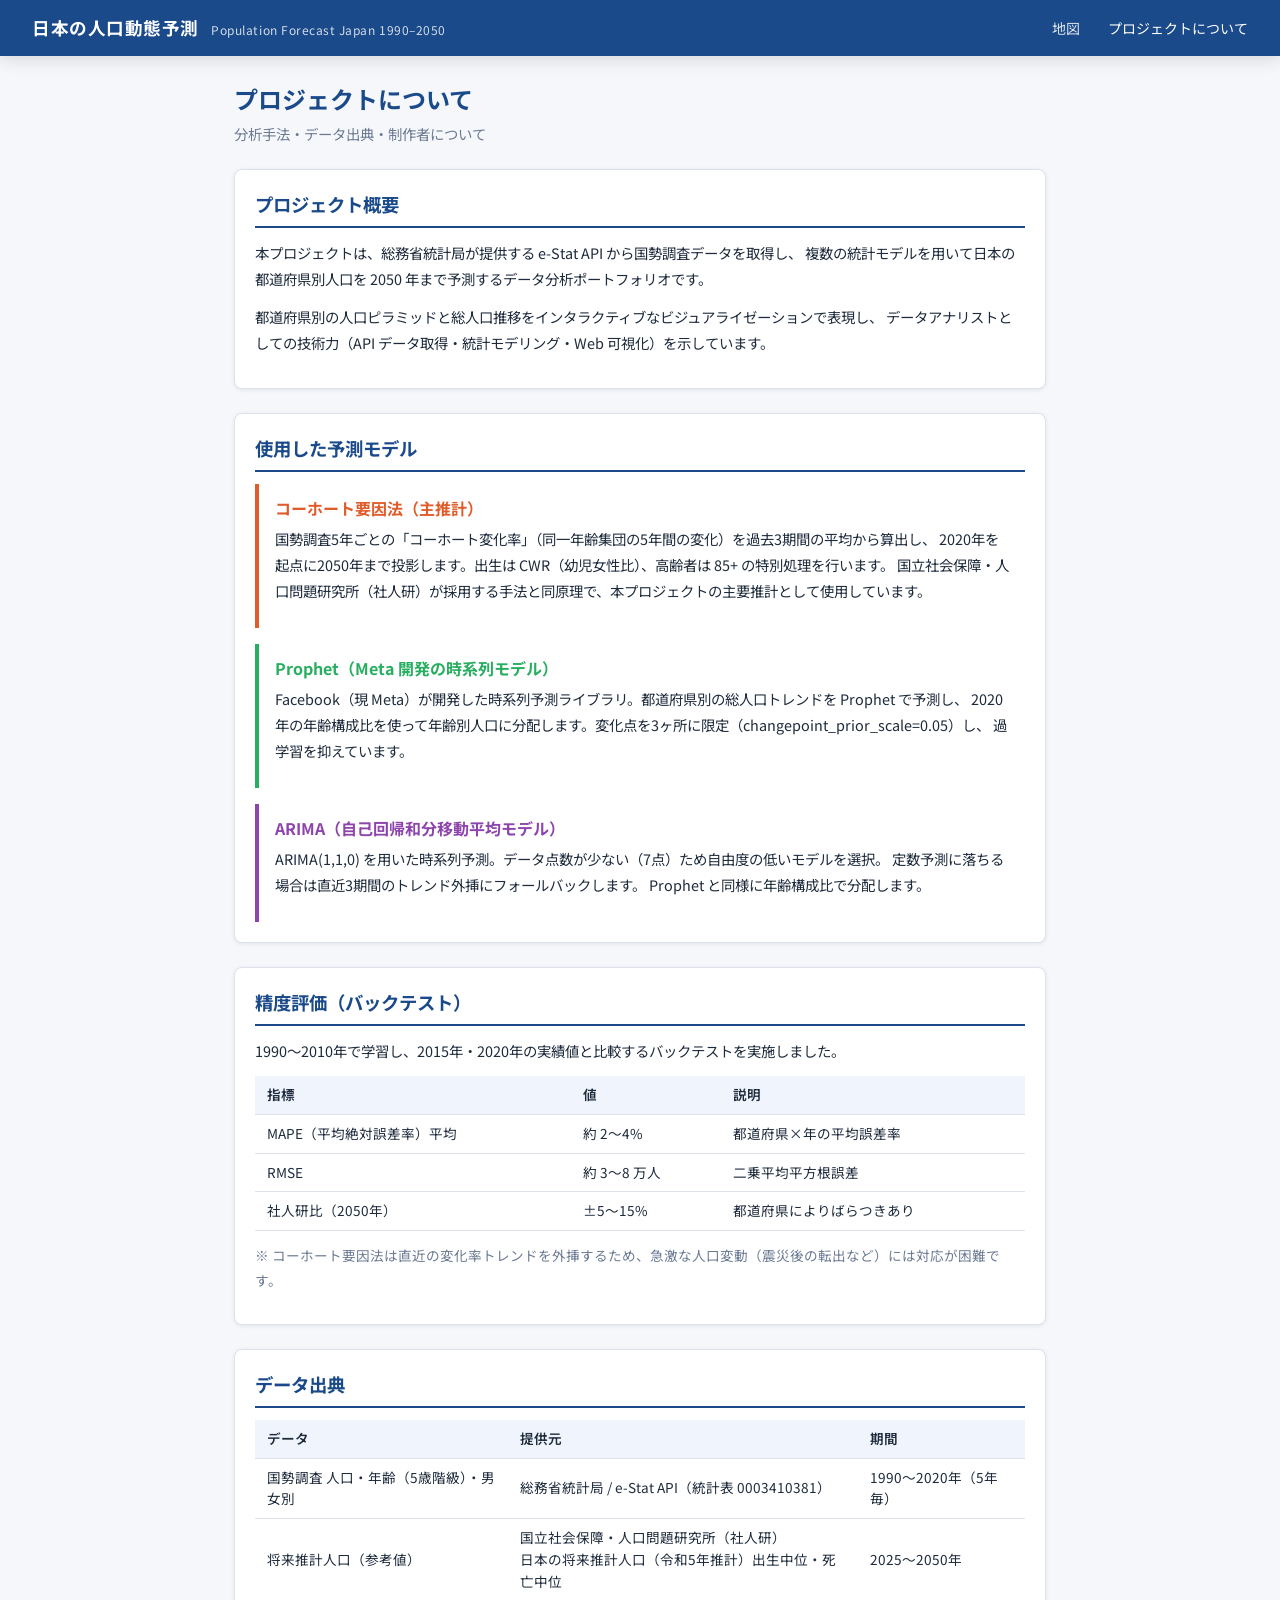
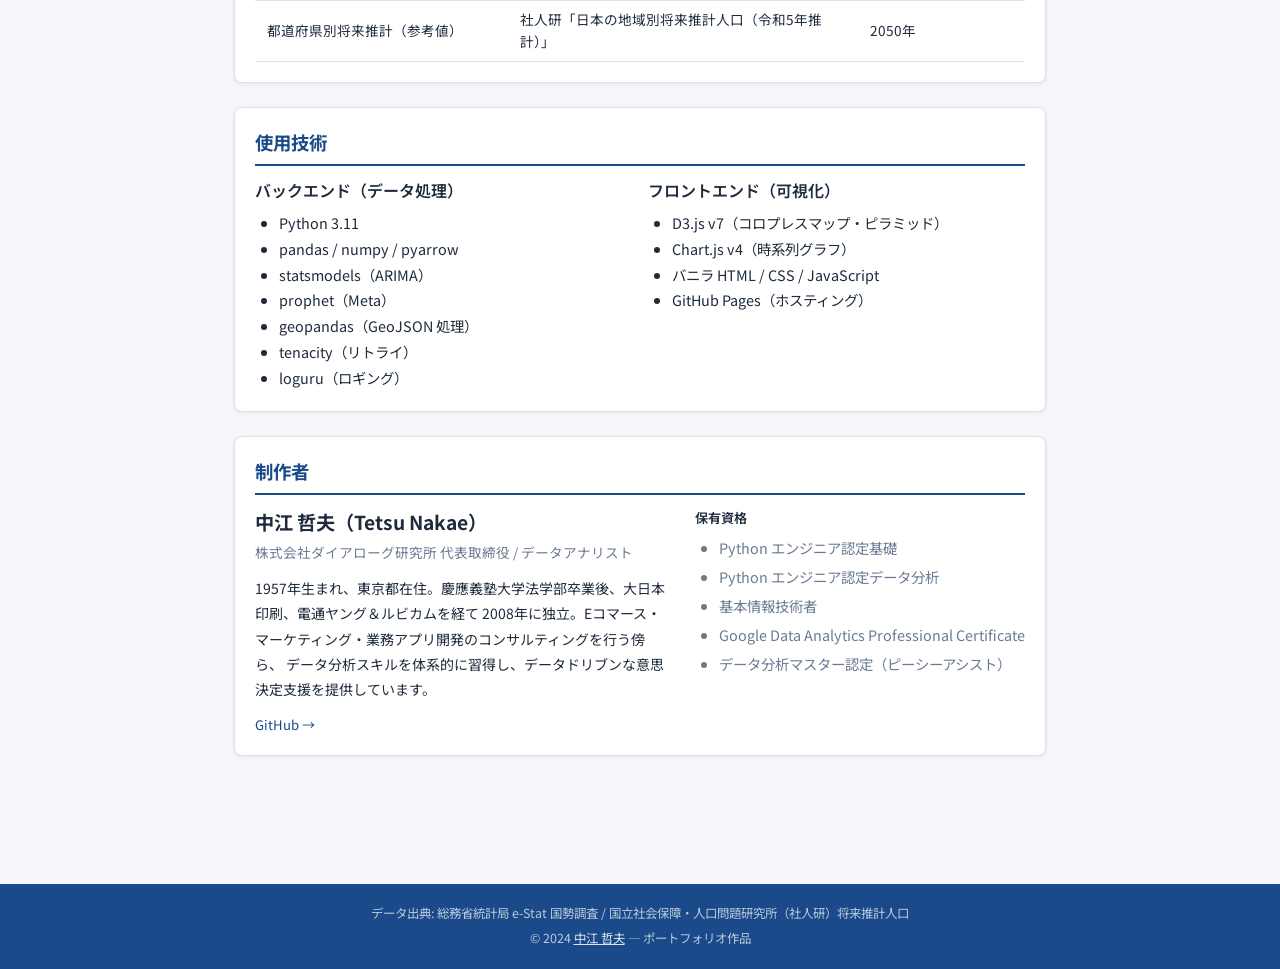
==== web/about.html @ 6d888cb1 "Day8-9: JSONデータ生成・Web フロントエンド実装 - scripts/build_site.py: prefectures.json・national.json 生成スクリプト - we" ====
<!DOCTYPE html>
<html lang="ja">
<head>
  <meta charset="UTF-8">
  <meta name="viewport" content="width=device-width, initial-scale=1.0">
  <title>プロジェクトについて — 日本の人口動態予測</title>
  <link rel="preconnect" href="https://fonts.googleapis.com">
  <link href="https://fonts.googleapis.com/css2?family=Noto+Sans+JP:wght@400;600;700&display=swap" rel="stylesheet">
  <link rel="stylesheet" href="static/css/main.css">
</head>
<body>

<header>
  <div class="header-title">
    日本の人口動態予測
    <span>Population Forecast Japan 1990–2050</span>
  </div>
  <nav>
    <a href="index.html">地図</a>
    <a href="about.html" class="active">プロジェクトについて</a>
  </nav>
</header>

<div class="page-container" style="max-width:860px">

  <h1 class="page-title">プロジェクトについて</h1>
  <p class="page-subtitle">分析手法・データ出典・制作者について</p>

  <!-- ===== プロジェクト概要 ===== -->
  <div class="card about-section" style="margin-bottom:1.5rem">
    <h2>プロジェクト概要</h2>
    <p>
      本プロジェクトは、総務省統計局が提供する e-Stat API から国勢調査データを取得し、
      複数の統計モデルを用いて日本の都道府県別人口を 2050 年まで予測するデータ分析ポートフォリオです。
    </p>
    <p>
      都道府県別の人口ピラミッドと総人口推移をインタラクティブなビジュアライゼーションで表現し、
      データアナリストとしての技術力（API データ取得・統計モデリング・Web 可視化）を示しています。
    </p>
  </div>

  <!-- ===== 使用モデル ===== -->
  <div class="card about-section" style="margin-bottom:1.5rem">
    <h2>使用した予測モデル</h2>

    <div style="display:grid;gap:1rem;margin-top:.5rem">

      <div style="border-left:4px solid #e05c2b;padding:.75rem 1rem">
        <div style="font-weight:700;color:#e05c2b;margin-bottom:.3rem">コーホート要因法（主推計）</div>
        <p>
          国勢調査5年ごとの「コーホート変化率」（同一年齢集団の5年間の変化）を過去3期間の平均から算出し、
          2020年を起点に2050年まで投影します。出生は CWR（幼児女性比）、高齢者は 85+ の特別処理を行います。
          国立社会保障・人口問題研究所（社人研）が採用する手法と同原理で、本プロジェクトの主要推計として使用しています。
        </p>
      </div>

      <div style="border-left:4px solid #27ae60;padding:.75rem 1rem">
        <div style="font-weight:700;color:#27ae60;margin-bottom:.3rem">Prophet（Meta 開発の時系列モデル）</div>
        <p>
          Facebook（現 Meta）が開発した時系列予測ライブラリ。都道府県別の総人口トレンドを Prophet で予測し、
          2020年の年齢構成比を使って年齢別人口に分配します。変化点を3ヶ所に限定（changepoint_prior_scale=0.05）し、
          過学習を抑えています。
        </p>
      </div>

      <div style="border-left:4px solid #8e44ad;padding:.75rem 1rem">
        <div style="font-weight:700;color:#8e44ad;margin-bottom:.3rem">ARIMA（自己回帰和分移動平均モデル）</div>
        <p>
          ARIMA(1,1,0) を用いた時系列予測。データ点数が少ない（7点）ため自由度の低いモデルを選択。
          定数予測に落ちる場合は直近3期間のトレンド外挿にフォールバックします。
          Prophet と同様に年齢構成比で分配します。
        </p>
      </div>

    </div>
  </div>

  <!-- ===== 精度評価 ===== -->
  <div class="card about-section" style="margin-bottom:1.5rem">
    <h2>精度評価（バックテスト）</h2>
    <p>
      1990〜2010年で学習し、2015年・2020年の実績値と比較するバックテストを実施しました。
    </p>
    <table class="data-source-table">
      <thead><tr><th>指標</th><th>値</th><th>説明</th></tr></thead>
      <tbody>
        <tr><td>MAPE（平均絶対誤差率）平均</td><td>約 2〜4%</td><td>都道府県×年の平均誤差率</td></tr>
        <tr><td>RMSE</td><td>約 3〜8 万人</td><td>二乗平均平方根誤差</td></tr>
        <tr><td>社人研比（2050年）</td><td>±5〜15%</td><td>都道府県によりばらつきあり</td></tr>
      </tbody>
    </table>
    <p style="margin-top:.75rem;font-size:.85rem;color:var(--color-muted)">
      ※ コーホート要因法は直近の変化率トレンドを外挿するため、急激な人口変動（震災後の転出など）には対応が困難です。
    </p>
  </div>

  <!-- ===== データ出典 ===== -->
  <div class="card about-section" style="margin-bottom:1.5rem">
    <h2>データ出典</h2>
    <table class="data-source-table">
      <thead><tr><th>データ</th><th>提供元</th><th>期間</th></tr></thead>
      <tbody>
        <tr>
          <td>国勢調査 人口・年齢（5歳階級）・男女別</td>
          <td>総務省統計局 / e-Stat API（統計表 0003410381）</td>
          <td>1990〜2020年（5年毎）</td>
        </tr>
        <tr>
          <td>将来推計人口（参考値）</td>
          <td>国立社会保障・人口問題研究所（社人研）<br>日本の将来推計人口（令和5年推計）出生中位・死亡中位</td>
          <td>2025〜2050年</td>
        </tr>
        <tr>
          <td>都道府県別将来推計（参考値）</td>
          <td>社人研「日本の地域別将来推計人口（令和5年推計）」</td>
          <td>2050年</td>
        </tr>
      </tbody>
    </table>
  </div>

  <!-- ===== 技術スタック ===== -->
  <div class="card about-section" style="margin-bottom:1.5rem">
    <h2>使用技術</h2>
    <div style="display:grid;grid-template-columns:1fr 1fr;gap:1rem">
      <div>
        <div style="font-weight:600;margin-bottom:.4rem">バックエンド（データ処理）</div>
        <ul>
          <li>Python 3.11</li>
          <li>pandas / numpy / pyarrow</li>
          <li>statsmodels（ARIMA）</li>
          <li>prophet（Meta）</li>
          <li>geopandas（GeoJSON 処理）</li>
          <li>tenacity（リトライ）</li>
          <li>loguru（ロギング）</li>
        </ul>
      </div>
      <div>
        <div style="font-weight:600;margin-bottom:.4rem">フロントエンド（可視化）</div>
        <ul>
          <li>D3.js v7（コロプレスマップ・ピラミッド）</li>
          <li>Chart.js v4（時系列グラフ）</li>
          <li>バニラ HTML / CSS / JavaScript</li>
          <li>GitHub Pages（ホスティング）</li>
        </ul>
      </div>
    </div>
  </div>

  <!-- ===== 制作者 ===== -->
  <div class="card about-section">
    <h2>制作者</h2>
    <div style="display:flex;align-items:flex-start;gap:1.5rem;flex-wrap:wrap">
      <div style="flex:1;min-width:240px">
        <div style="font-size:1.2rem;font-weight:700;margin-bottom:.3rem">中江 哲夫（Tetsu Nakae）</div>
        <div style="font-size:.85rem;color:var(--color-muted);margin-bottom:.75rem">
          株式会社ダイアローグ研究所 代表取締役 / データアナリスト
        </div>
        <p style="font-size:.875rem">
          1957年生まれ、東京都在住。慶應義塾大学法学部卒業後、大日本印刷、電通ヤング＆ルビカムを経て
          2008年に独立。Eコマース・マーケティング・業務アプリ開発のコンサルティングを行う傍ら、
          データ分析スキルを体系的に習得し、データドリブンな意思決定支援を提供しています。
        </p>
        <div style="margin-top:.75rem;display:flex;gap:.75rem;flex-wrap:wrap">
          <a href="https://github.com/tetsuN-0320" target="_blank"
             style="font-size:.82rem;color:var(--color-primary);text-decoration:none">
            GitHub →
          </a>
        </div>
      </div>
      <div style="font-size:.82rem;color:var(--color-muted)">
        <div style="font-weight:600;color:var(--color-text);margin-bottom:.4rem">保有資格</div>
        <ul style="line-height:2">
          <li>Python エンジニア認定基礎</li>
          <li>Python エンジニア認定データ分析</li>
          <li>基本情報技術者</li>
          <li>Google Data Analytics Professional Certificate</li>
          <li>データ分析マスター認定（ピーシーアシスト）</li>
        </ul>
      </div>
    </div>
  </div>

</div><!-- /page-container -->

<footer>
  <p>データ出典: 総務省統計局 e-Stat 国勢調査 / 国立社会保障・人口問題研究所（社人研）将来推計人口</p>
  <p style="margin-top:.3rem;">© 2024 <a href="about.html">中江 哲夫</a> — ポートフォリオ作品</p>
</footer>

</body>
</html>
---- web/static/css/main.css ----
/* =====================================================
   日本の人口動態予測 - メインスタイルシート
   ===================================================== */

/* ---------- リセット・基本 ---------- */
*, *::before, *::after { box-sizing: border-box; margin: 0; padding: 0; }

:root {
  --color-primary:   #1a4a8a;
  --color-accent:    #e05c2b;
  --color-bg:        #f5f7fa;
  --color-surface:   #ffffff;
  --color-border:    #dde2ea;
  --color-text:      #1e2b3c;
  --color-muted:     #6b7a93;
  --color-decline:   #c0392b;  /* 人口減少 */
  --color-growth:    #2471a3;  /* 人口増加 */
  --shadow-sm:       0 1px 4px rgba(0,0,0,.08);
  --shadow-md:       0 4px 16px rgba(0,0,0,.12);
  --radius:          8px;
  --font-sans:       'Noto Sans JP', 'Hiragino Sans', 'Meiryo', sans-serif;
  --font-mono:       'Courier New', monospace;
}

html { font-size: 16px; }

body {
  font-family: var(--font-sans);
  background: var(--color-bg);
  color: var(--color-text);
  line-height: 1.6;
  min-height: 100vh;
}

/* ---------- ヘッダー ---------- */
header {
  background: var(--color-primary);
  color: #fff;
  padding: 0 2rem;
  display: flex;
  align-items: center;
  justify-content: space-between;
  height: 56px;
  position: sticky;
  top: 0;
  z-index: 100;
  box-shadow: var(--shadow-md);
}

.header-title {
  font-size: 1.1rem;
  font-weight: 700;
  letter-spacing: .03em;
  white-space: nowrap;
}

.header-title span {
  font-size: .75rem;
  font-weight: 400;
  opacity: .8;
  margin-left: .5rem;
}

nav a {
  color: rgba(255,255,255,.85);
  text-decoration: none;
  font-size: .875rem;
  margin-left: 1.5rem;
  transition: color .2s;
}
nav a:hover, nav a.active { color: #fff; }

/* ---------- メインレイアウト ---------- */
.page-container {
  max-width: 1280px;
  margin: 0 auto;
  padding: 1.5rem 1.5rem 3rem;
}

.page-title {
  font-size: 1.5rem;
  font-weight: 700;
  color: var(--color-primary);
  margin-bottom: .25rem;
}

.page-subtitle {
  font-size: .9rem;
  color: var(--color-muted);
  margin-bottom: 1.5rem;
}

/* ---------- カード ---------- */
.card {
  background: var(--color-surface);
  border: 1px solid var(--color-border);
  border-radius: var(--radius);
  padding: 1.25rem;
  box-shadow: var(--shadow-sm);
}

/* ---------- 地図ページ レイアウト ---------- */
.map-layout {
  display: grid;
  grid-template-columns: 1fr 320px;
  grid-template-rows: auto;
  gap: 1rem;
}

@media (max-width: 900px) {
  .map-layout { grid-template-columns: 1fr; }
}

/* ---------- 地図 SVG ---------- */
#map-card {
  position: relative;
  min-height: 500px;
}

#japan-map {
  width: 100%;
  height: 520px;
  display: block;
}

.prefecture-path {
  stroke: #fff;
  stroke-width: .6;
  cursor: pointer;
  transition: opacity .15s;
}
.prefecture-path:hover { opacity: .8; stroke-width: 1.5; stroke: #333; }
.prefecture-path.selected { stroke: #333; stroke-width: 2; }

/* ---------- コントロールパネル ---------- */
.controls-card {
  display: flex;
  flex-direction: column;
  gap: 1.25rem;
}

.control-section label {
  display: block;
  font-size: .8rem;
  font-weight: 600;
  color: var(--color-muted);
  text-transform: uppercase;
  letter-spacing: .06em;
  margin-bottom: .5rem;
}

.year-display {
  font-size: 2rem;
  font-weight: 700;
  color: var(--color-primary);
  line-height: 1;
  margin-bottom: .5rem;
}

.year-tag {
  display: inline-block;
  font-size: .7rem;
  padding: .15rem .5rem;
  border-radius: 99px;
  margin-left: .4rem;
  font-weight: 600;
}
.year-tag.historical { background: #e8f0fe; color: #1a4a8a; }
.year-tag.forecast   { background: #fce8d8; color: #c0392b; }

input[type="range"] {
  width: 100%;
  accent-color: var(--color-primary);
  cursor: pointer;
}

.year-ticks {
  display: flex;
  justify-content: space-between;
  font-size: .65rem;
  color: var(--color-muted);
  margin-top: .25rem;
}

/* 再生ボタン */
.play-btn {
  display: flex;
  align-items: center;
  gap: .4rem;
  background: var(--color-primary);
  color: #fff;
  border: none;
  border-radius: var(--radius);
  padding: .5rem 1rem;
  font-size: .85rem;
  cursor: pointer;
  transition: background .2s;
  margin-top: .5rem;
}
.play-btn:hover { background: #15387a; }
.play-btn.playing { background: var(--color-accent); }

/* モデルセレクター */
.model-selector {
  display: flex;
  flex-direction: column;
  gap: .4rem;
}

.model-btn {
  padding: .45rem .75rem;
  border: 1.5px solid var(--color-border);
  border-radius: var(--radius);
  background: var(--color-surface);
  font-size: .82rem;
  cursor: pointer;
  text-align: left;
  transition: all .15s;
  color: var(--color-text);
}
.model-btn:hover { border-color: var(--color-primary); color: var(--color-primary); }
.model-btn.active {
  background: var(--color-primary);
  color: #fff;
  border-color: var(--color-primary);
}
.model-btn .model-tag {
  font-size: .7rem;
  opacity: .75;
  margin-left: .3rem;
}

/* ---------- 凡例 ---------- */
.legend-wrap {
  display: flex;
  flex-direction: column;
  gap: .4rem;
}
.legend-gradient {
  width: 100%;
  height: 14px;
  border-radius: 4px;
}
.legend-labels {
  display: flex;
  justify-content: space-between;
  font-size: .7rem;
  color: var(--color-muted);
}

/* ---------- 情報パネル ---------- */
#info-panel {
  min-height: 80px;
}

.info-pref-name {
  font-size: 1.1rem;
  font-weight: 700;
  color: var(--color-primary);
  margin-bottom: .25rem;
}
.info-pop {
  font-size: 1.5rem;
  font-weight: 700;
  margin-bottom: .25rem;
}
.info-change {
  font-size: .875rem;
  font-weight: 600;
}
.info-change.negative { color: var(--color-decline); }
.info-change.positive { color: var(--color-growth); }
.info-placeholder {
  font-size: .85rem;
  color: var(--color-muted);
  font-style: italic;
}

/* 都道府県ランキング */
.ranking-list {
  list-style: none;
  font-size: .8rem;
}
.ranking-list li {
  display: flex;
  align-items: center;
  justify-content: space-between;
  padding: .3rem .25rem;
  border-bottom: 1px solid var(--color-border);
  cursor: pointer;
  transition: background .1s;
}
.ranking-list li:hover { background: #f0f4fc; }
.ranking-list li .rank { color: var(--color-muted); width: 1.5rem; }
.ranking-list li .pref { flex: 1; }
.ranking-list li .val { font-weight: 600; }
.ranking-list li .val.negative { color: var(--color-decline); }
.ranking-list li .val.positive { color: var(--color-growth); }

/* ---------- ツールチップ ---------- */
#tooltip {
  position: fixed;
  background: rgba(15,25,50,.9);
  color: #fff;
  padding: .6rem .9rem;
  border-radius: var(--radius);
  font-size: .8rem;
  pointer-events: none;
  z-index: 9999;
  white-space: nowrap;
  box-shadow: var(--shadow-md);
  display: none;
}
#tooltip .tip-name { font-weight: 700; font-size: .9rem; margin-bottom: .2rem; }
#tooltip .tip-pop  { font-size: .85rem; }
#tooltip .tip-chg  { font-size: .8rem; margin-top: .15rem; }
#tooltip .tip-chg.neg { color: #f1948a; }
#tooltip .tip-chg.pos { color: #85c1e9; }

/* ---------- 都道府県詳細ページ ---------- */
.pref-header {
  display: flex;
  align-items: baseline;
  gap: 1rem;
  margin-bottom: 1.5rem;
}
.pref-header h1 { font-size: 1.8rem; color: var(--color-primary); }
.back-link {
  font-size: .85rem;
  color: var(--color-primary);
  text-decoration: none;
  display: inline-flex;
  align-items: center;
  gap: .25rem;
  margin-bottom: 1rem;
}
.back-link:hover { text-decoration: underline; }

.detail-grid {
  display: grid;
  grid-template-columns: 1fr 1fr;
  gap: 1rem;
}
@media (max-width: 820px) {
  .detail-grid { grid-template-columns: 1fr; }
}

.chart-title {
  font-size: .95rem;
  font-weight: 700;
  color: var(--color-primary);
  margin-bottom: 1rem;
}
.chart-subtitle {
  font-size: .75rem;
  color: var(--color-muted);
  margin-left: .5rem;
  font-weight: 400;
}

/* ピラミッド */
.pyramid-controls {
  display: flex;
  align-items: center;
  gap: .75rem;
  margin-bottom: .75rem;
  flex-wrap: wrap;
}
.pyramid-year-btn {
  padding: .25rem .6rem;
  border: 1.5px solid var(--color-border);
  border-radius: 4px;
  font-size: .78rem;
  cursor: pointer;
  background: var(--color-surface);
  transition: all .15s;
}
.pyramid-year-btn:hover { border-color: var(--color-primary); }
.pyramid-year-btn.active {
  background: var(--color-primary);
  color: #fff;
  border-color: var(--color-primary);
}
.pyramid-year-btn.forecast-year { border-style: dashed; }
.pyramid-year-btn.forecast-year.active { border-style: solid; }

#pyramid-svg { width: 100%; }

/* ピラミッド 凡例 */
.pyramid-legend {
  display: flex;
  gap: 1.5rem;
  font-size: .75rem;
  margin-top: .5rem;
  justify-content: center;
}
.pyramid-legend span { display: flex; align-items: center; gap: .35rem; }
.legend-box {
  width: 12px; height: 12px; border-radius: 2px; display: inline-block;
}
.legend-box.male   { background: #2471a3; }
.legend-box.female { background: #c0392b; }

/* 時系列グラフ */
#timeseries-chart-wrap { position: relative; height: 340px; }

/* モデル凡例 */
.model-legend {
  display: flex;
  flex-wrap: wrap;
  gap: .75rem;
  margin-top: .75rem;
  font-size: .75rem;
}
.model-legend-item {
  display: flex;
  align-items: center;
  gap: .35rem;
}
.legend-line {
  width: 20px; height: 3px; border-radius: 2px; display: inline-block;
}

/* ---------- About ページ ---------- */
.about-section { margin-bottom: 2rem; }
.about-section h2 {
  font-size: 1.15rem;
  font-weight: 700;
  color: var(--color-primary);
  margin-bottom: .75rem;
  padding-bottom: .4rem;
  border-bottom: 2px solid var(--color-primary);
}
.about-section p { font-size: .9rem; line-height: 1.8; margin-bottom: .75rem; }
.about-section ul { font-size: .9rem; line-height: 1.8; padding-left: 1.5rem; }

.data-source-table {
  width: 100%;
  border-collapse: collapse;
  font-size: .85rem;
  margin-top: .5rem;
}
.data-source-table th, .data-source-table td {
  text-align: left;
  padding: .5rem .75rem;
  border-bottom: 1px solid var(--color-border);
}
.data-source-table th { background: #f0f4fc; font-weight: 600; }

/* ---------- フッター ---------- */
footer {
  background: var(--color-primary);
  color: rgba(255,255,255,.7);
  text-align: center;
  font-size: .78rem;
  padding: 1.25rem;
  margin-top: 3rem;
}
footer a { color: rgba(255,255,255,.85); }

/* ---------- ローディング ---------- */
.loading-overlay {
  position: absolute;
  inset: 0;
  background: rgba(255,255,255,.85);
  display: flex;
  align-items: center;
  justify-content: center;
  border-radius: var(--radius);
  z-index: 50;
}
.spinner {
  width: 36px; height: 36px;
  border: 4px solid var(--color-border);
  border-top-color: var(--color-primary);
  border-radius: 50%;
  animation: spin .8s linear infinite;
}
@keyframes spin { to { transform: rotate(360deg); } }

/* ---------- ユーティリティ ---------- */
.text-center { text-align: center; }
.mt-1 { margin-top: .5rem; }
.mt-2 { margin-top: 1rem; }
.hidden { display: none !important; }
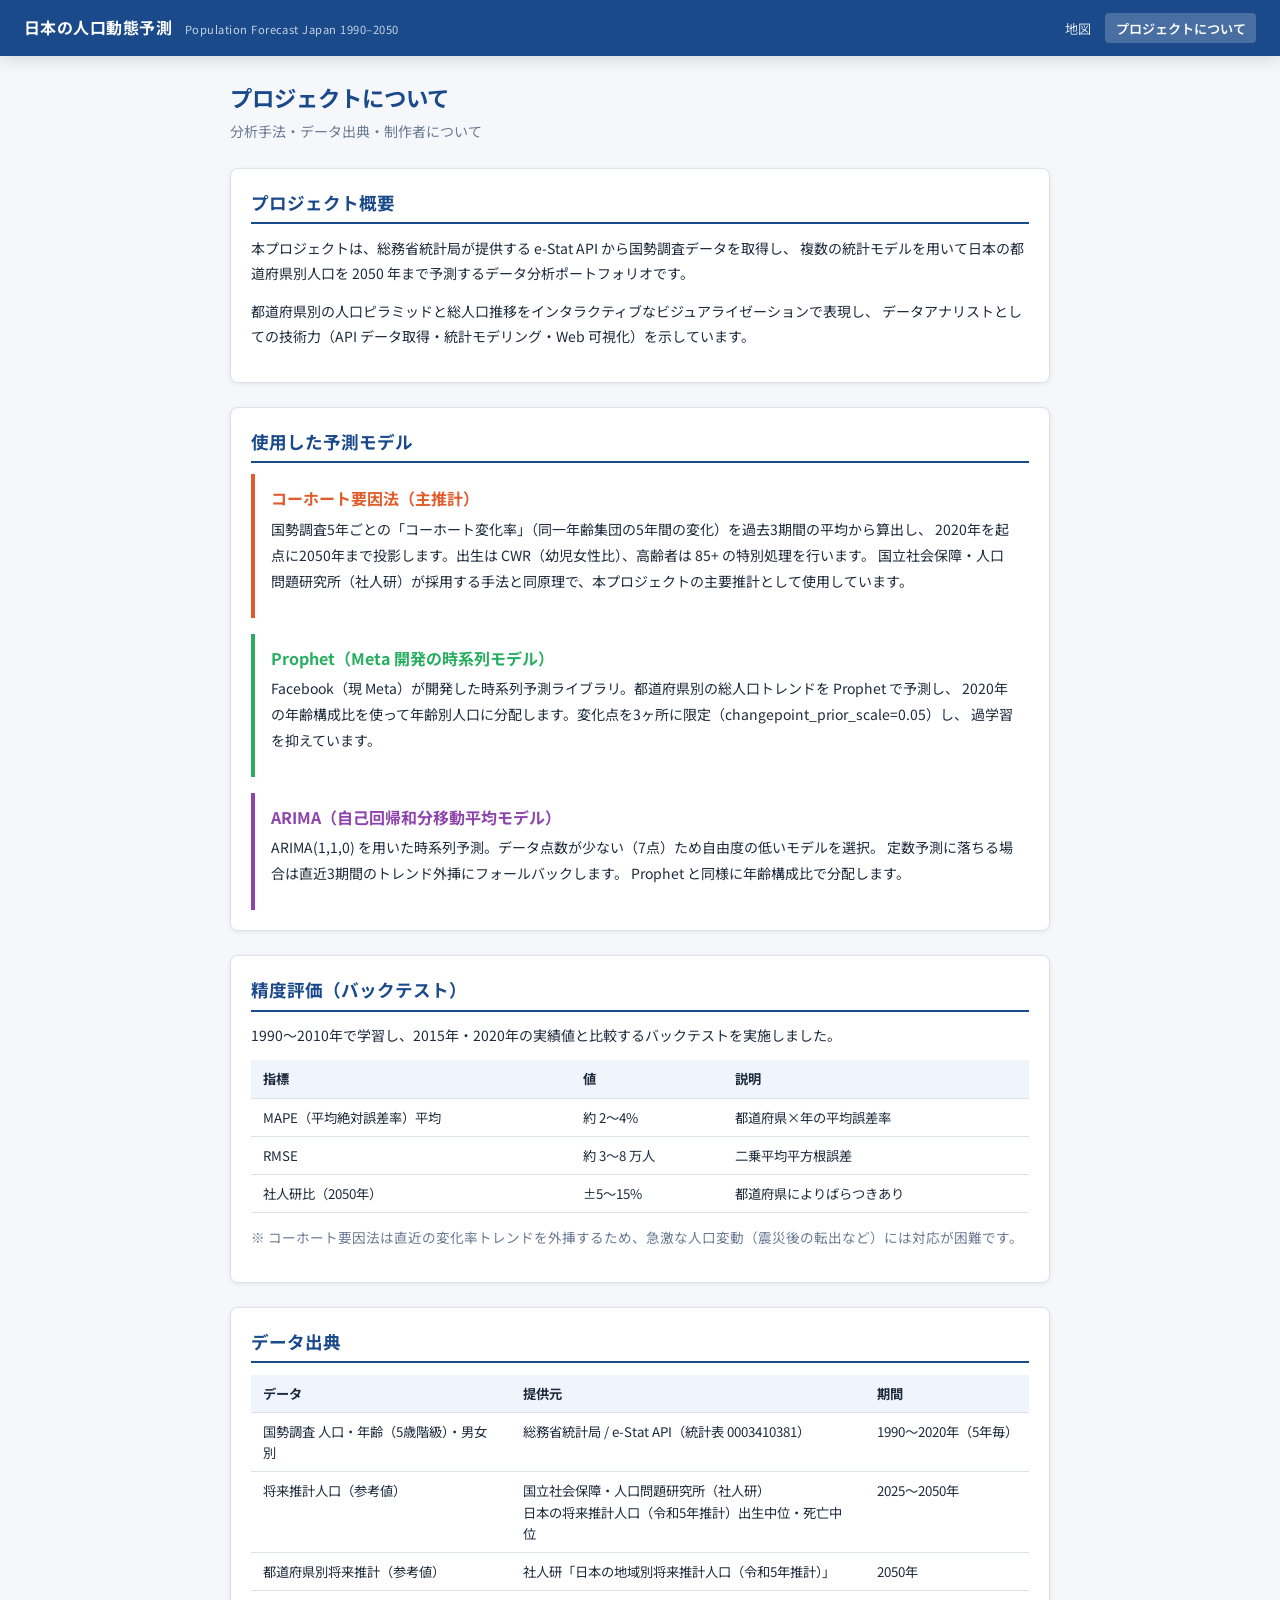
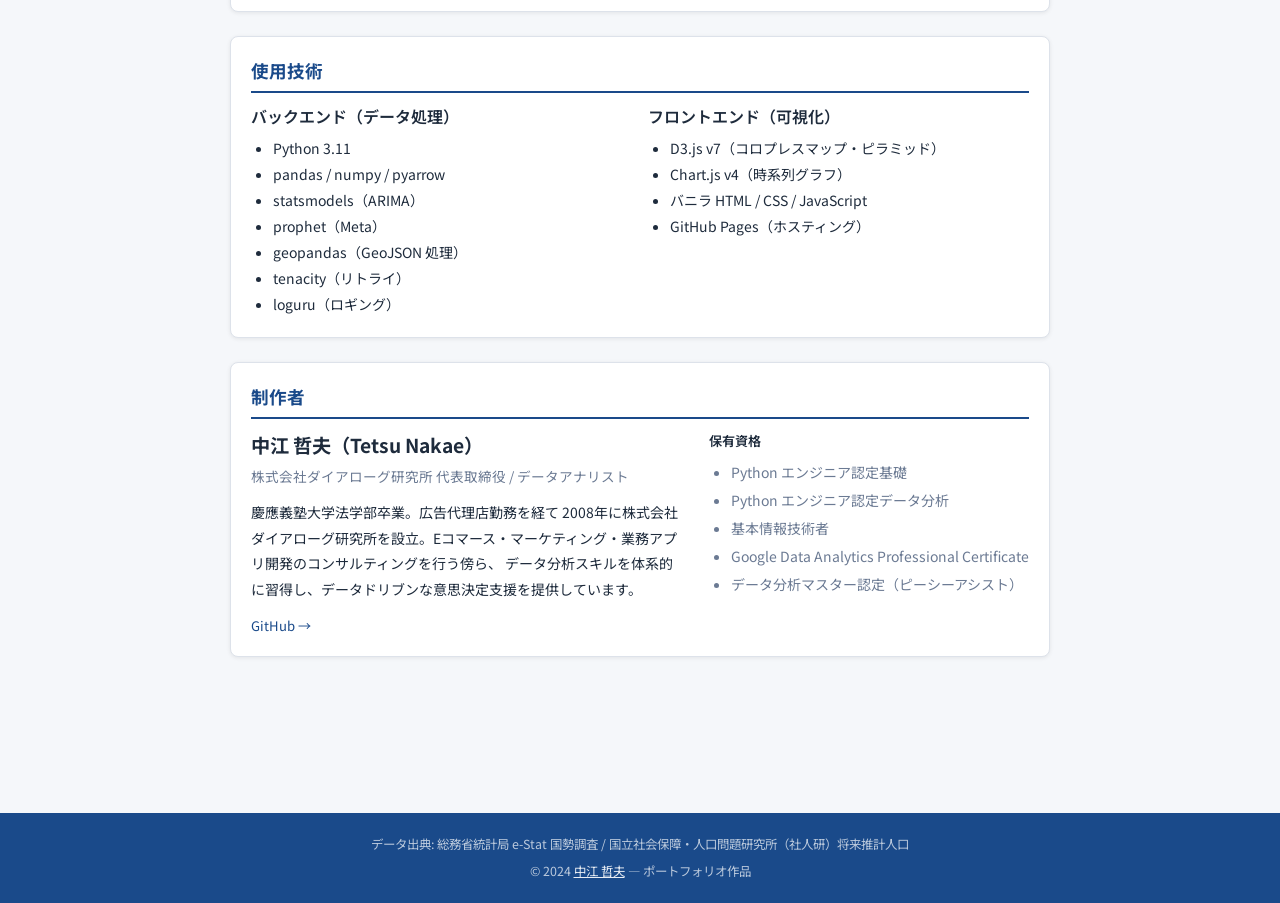
==== commit 0655063b: "プロフィールを一部変更。" ====
--- a/web/about.html
+++ b/web/about.html
@@ -157,8 +157,8 @@
           株式会社ダイアローグ研究所 代表取締役 / データアナリスト
         </div>
         <p style="font-size:.875rem">
-          1957年生まれ、東京都在住。慶應義塾大学法学部卒業後、大日本印刷、電通ヤング＆ルビカムを経て
-          2008年に独立。Eコマース・マーケティング・業務アプリ開発のコンサルティングを行う傍ら、
+          慶應義塾大学法学部卒業。広告代理店勤務を経て
+          2008年に株式会社ダイアローグ研究所を設立。Eコマース・マーケティング・業務アプリ開発のコンサルティングを行う傍ら、
           データ分析スキルを体系的に習得し、データドリブンな意思決定支援を提供しています。
         </p>
         <div style="margin-top:.75rem;display:flex;gap:.75rem;flex-wrap:wrap">
--- a/web/static/css/main.css
+++ b/web/static/css/main.css
@@ -1,5 +1,5 @@
 /* =====================================================
-   日本の人口動態予測 - メインスタイルシート
+   日本の人口動態予測 - メインスタイルシート（Day 11 完成版）
    ===================================================== */
 
 /* ---------- リセット・基本 ---------- */
@@ -13,16 +13,15 @@
   --color-border:    #dde2ea;
   --color-text:      #1e2b3c;
   --color-muted:     #6b7a93;
-  --color-decline:   #c0392b;  /* 人口減少 */
-  --color-growth:    #2471a3;  /* 人口増加 */
+  --color-decline:   #c0392b;
+  --color-growth:    #2471a3;
   --shadow-sm:       0 1px 4px rgba(0,0,0,.08);
   --shadow-md:       0 4px 16px rgba(0,0,0,.12);
   --radius:          8px;
   --font-sans:       'Noto Sans JP', 'Hiragino Sans', 'Meiryo', sans-serif;
-  --font-mono:       'Courier New', monospace;
-}
-
-html { font-size: 16px; }
+}
+
+html { font-size: 16px; scroll-behavior: smooth; }
 
 body {
   font-family: var(--font-sans);
@@ -36,7 +35,7 @@
 header {
   background: var(--color-primary);
   color: #fff;
-  padding: 0 2rem;
+  padding: 0 1.5rem;
   display: flex;
   align-items: center;
   justify-content: space-between;
@@ -48,46 +47,57 @@
 }
 
 .header-title {
-  font-size: 1.1rem;
+  font-size: 1rem;
   font-weight: 700;
   letter-spacing: .03em;
   white-space: nowrap;
+  overflow: hidden;
+  text-overflow: ellipsis;
 }
 
 .header-title span {
-  font-size: .75rem;
+  font-size: .7rem;
   font-weight: 400;
-  opacity: .8;
+  opacity: .75;
   margin-left: .5rem;
 }
+
+@media (max-width: 480px) {
+  .header-title span { display: none; }
+}
+
+nav { display: flex; align-items: center; gap: .25rem; flex-shrink: 0; }
 
 nav a {
   color: rgba(255,255,255,.85);
   text-decoration: none;
-  font-size: .875rem;
-  margin-left: 1.5rem;
-  transition: color .2s;
-}
-nav a:hover, nav a.active { color: #fff; }
-
-/* ---------- メインレイアウト ---------- */
+  font-size: .82rem;
+  padding: .3rem .65rem;
+  border-radius: 4px;
+  transition: background .15s, color .15s;
+}
+nav a:hover  { background: rgba(255,255,255,.15); color: #fff; }
+nav a.active { background: rgba(255,255,255,.2);  color: #fff; font-weight: 600; }
+
+/* ---------- ページコンテナ ---------- */
 .page-container {
   max-width: 1280px;
   margin: 0 auto;
-  padding: 1.5rem 1.5rem 3rem;
+  padding: 1.5rem 1.25rem 4rem;
 }
 
 .page-title {
-  font-size: 1.5rem;
+  font-size: 1.4rem;
   font-weight: 700;
   color: var(--color-primary);
   margin-bottom: .25rem;
 }
 
 .page-subtitle {
-  font-size: .9rem;
+  font-size: .875rem;
   color: var(--color-muted);
   margin-bottom: 1.5rem;
+  line-height: 1.7;
 }
 
 /* ---------- カード ---------- */
@@ -102,51 +112,56 @@
 /* ---------- 地図ページ レイアウト ---------- */
 .map-layout {
   display: grid;
-  grid-template-columns: 1fr 320px;
-  grid-template-rows: auto;
+  grid-template-columns: 1fr 300px;
   gap: 1rem;
-}
-
-@media (max-width: 900px) {
+  align-items: start;
+}
+
+@media (max-width: 960px) {
   .map-layout { grid-template-columns: 1fr; }
 }
 
 /* ---------- 地図 SVG ---------- */
 #map-card {
   position: relative;
-  min-height: 500px;
+  min-height: 440px;
 }
 
 #japan-map {
   width: 100%;
-  height: 520px;
+  height: 500px;
   display: block;
+  touch-action: none; /* タッチ操作のズームを有効化 */
+}
+
+@media (max-width: 600px) {
+  #japan-map { height: 360px; }
+  #map-card  { min-height: 360px; }
 }
 
 .prefecture-path {
   stroke: #fff;
-  stroke-width: .6;
+  stroke-width: .5;
   cursor: pointer;
-  transition: opacity .15s;
+  transition: opacity .15s, stroke-width .15s;
 }
 .prefecture-path:hover { opacity: .8; stroke-width: 1.5; stroke: #333; }
-.prefecture-path.selected { stroke: #333; stroke-width: 2; }
 
 /* ---------- コントロールパネル ---------- */
 .controls-card {
   display: flex;
   flex-direction: column;
-  gap: 1.25rem;
+  gap: 1.1rem;
 }
 
 .control-section label {
   display: block;
-  font-size: .8rem;
-  font-weight: 600;
+  font-size: .75rem;
+  font-weight: 700;
   color: var(--color-muted);
   text-transform: uppercase;
-  letter-spacing: .06em;
-  margin-bottom: .5rem;
+  letter-spacing: .07em;
+  margin-bottom: .45rem;
 }
 
 .year-display {
@@ -154,16 +169,17 @@
   font-weight: 700;
   color: var(--color-primary);
   line-height: 1;
-  margin-bottom: .5rem;
+  margin-bottom: .45rem;
+  font-variant-numeric: tabular-nums;
 }
 
 .year-tag {
   display: inline-block;
-  font-size: .7rem;
-  padding: .15rem .5rem;
+  font-size: .68rem;
+  padding: .15rem .55rem;
   border-radius: 99px;
-  margin-left: .4rem;
-  font-weight: 600;
+  margin-left: .35rem;
+  font-weight: 700;
 }
 .year-tag.historical { background: #e8f0fe; color: #1a4a8a; }
 .year-tag.forecast   { background: #fce8d8; color: #c0392b; }
@@ -172,19 +188,20 @@
   width: 100%;
   accent-color: var(--color-primary);
   cursor: pointer;
+  height: 4px;
 }
 
 .year-ticks {
   display: flex;
   justify-content: space-between;
-  font-size: .65rem;
+  font-size: .62rem;
   color: var(--color-muted);
-  margin-top: .25rem;
+  margin-top: .3rem;
 }
 
 /* 再生ボタン */
 .play-btn {
-  display: flex;
+  display: inline-flex;
   align-items: center;
   gap: .4rem;
   background: var(--color-primary);
@@ -192,31 +209,33 @@
   border: none;
   border-radius: var(--radius);
   padding: .5rem 1rem;
-  font-size: .85rem;
+  font-size: .82rem;
   cursor: pointer;
   transition: background .2s;
-  margin-top: .5rem;
-}
-.play-btn:hover { background: #15387a; }
+  font-family: var(--font-sans);
+  font-weight: 600;
+}
+.play-btn:hover  { background: #15387a; }
 .play-btn.playing { background: var(--color-accent); }
 
 /* モデルセレクター */
 .model-selector {
   display: flex;
   flex-direction: column;
-  gap: .4rem;
+  gap: .35rem;
 }
 
 .model-btn {
-  padding: .45rem .75rem;
+  padding: .4rem .7rem;
   border: 1.5px solid var(--color-border);
-  border-radius: var(--radius);
+  border-radius: 6px;
   background: var(--color-surface);
   font-size: .82rem;
   cursor: pointer;
   text-align: left;
   transition: all .15s;
   color: var(--color-text);
+  font-family: var(--font-sans);
 }
 .model-btn:hover { border-color: var(--color-primary); color: var(--color-primary); }
 .model-btn.active {
@@ -225,82 +244,64 @@
   border-color: var(--color-primary);
 }
 .model-btn .model-tag {
-  font-size: .7rem;
+  font-size: .68rem;
   opacity: .75;
   margin-left: .3rem;
 }
 
 /* ---------- 凡例 ---------- */
-.legend-wrap {
-  display: flex;
-  flex-direction: column;
-  gap: .4rem;
-}
-.legend-gradient {
-  width: 100%;
-  height: 14px;
-  border-radius: 4px;
-}
+.legend-wrap { display: flex; flex-direction: column; gap: .4rem; }
+.legend-gradient { width: 100%; height: 12px; border-radius: 4px; }
 .legend-labels {
   display: flex;
   justify-content: space-between;
-  font-size: .7rem;
+  font-size: .68rem;
   color: var(--color-muted);
 }
 
 /* ---------- 情報パネル ---------- */
-#info-panel {
-  min-height: 80px;
-}
+#info-panel { min-height: 72px; }
 
 .info-pref-name {
-  font-size: 1.1rem;
+  font-size: 1.05rem;
   font-weight: 700;
   color: var(--color-primary);
-  margin-bottom: .25rem;
+  margin-bottom: .2rem;
 }
 .info-pop {
-  font-size: 1.5rem;
-  font-weight: 700;
-  margin-bottom: .25rem;
-}
-.info-change {
-  font-size: .875rem;
-  font-weight: 600;
-}
+  font-size: 1.4rem;
+  font-weight: 700;
+  margin-bottom: .2rem;
+  font-variant-numeric: tabular-nums;
+}
+.info-change { font-size: .875rem; font-weight: 600; }
 .info-change.negative { color: var(--color-decline); }
 .info-change.positive { color: var(--color-growth); }
-.info-placeholder {
-  font-size: .85rem;
-  color: var(--color-muted);
-  font-style: italic;
-}
-
-/* 都道府県ランキング */
-.ranking-list {
-  list-style: none;
-  font-size: .8rem;
-}
+.info-placeholder { font-size: .85rem; color: var(--color-muted); font-style: italic; }
+
+/* ランキングリスト */
+.ranking-list { list-style: none; font-size: .78rem; }
 .ranking-list li {
   display: flex;
   align-items: center;
   justify-content: space-between;
-  padding: .3rem .25rem;
+  padding: .3rem .2rem;
   border-bottom: 1px solid var(--color-border);
   cursor: pointer;
   transition: background .1s;
+  border-radius: 3px;
 }
 .ranking-list li:hover { background: #f0f4fc; }
-.ranking-list li .rank { color: var(--color-muted); width: 1.5rem; }
-.ranking-list li .pref { flex: 1; }
-.ranking-list li .val { font-weight: 600; }
+.ranking-list li .rank  { color: var(--color-muted); width: 1.4rem; flex-shrink: 0; }
+.ranking-list li .pref  { flex: 1; }
+.ranking-list li .val   { font-weight: 700; }
 .ranking-list li .val.negative { color: var(--color-decline); }
 .ranking-list li .val.positive { color: var(--color-growth); }
 
 /* ---------- ツールチップ ---------- */
 #tooltip {
   position: fixed;
-  background: rgba(15,25,50,.9);
+  background: rgba(10,20,45,.92);
   color: #fff;
   padding: .6rem .9rem;
   border-radius: var(--radius);
@@ -310,38 +311,42 @@
   white-space: nowrap;
   box-shadow: var(--shadow-md);
   display: none;
-}
-#tooltip .tip-name { font-weight: 700; font-size: .9rem; margin-bottom: .2rem; }
-#tooltip .tip-pop  { font-size: .85rem; }
-#tooltip .tip-chg  { font-size: .8rem; margin-top: .15rem; }
+  line-height: 1.6;
+}
+#tooltip .tip-name { font-weight: 700; font-size: .9rem; margin-bottom: .15rem; }
 #tooltip .tip-chg.neg { color: #f1948a; }
 #tooltip .tip-chg.pos { color: #85c1e9; }
 
 /* ---------- 都道府県詳細ページ ---------- */
 .pref-header {
   display: flex;
-  align-items: baseline;
-  gap: 1rem;
-  margin-bottom: 1.5rem;
-}
-.pref-header h1 { font-size: 1.8rem; color: var(--color-primary); }
+  align-items: center;
+  gap: .75rem;
+  flex-wrap: wrap;
+  margin-bottom: 1.25rem;
+}
+.pref-header h1 { font-size: 1.75rem; color: var(--color-primary); }
+
 .back-link {
   font-size: .85rem;
   color: var(--color-primary);
   text-decoration: none;
   display: inline-flex;
   align-items: center;
-  gap: .25rem;
-  margin-bottom: 1rem;
-}
-.back-link:hover { text-decoration: underline; }
+  gap: .2rem;
+  margin-bottom: .85rem;
+  transition: opacity .15s;
+}
+.back-link:hover { opacity: .7; }
 
 .detail-grid {
   display: grid;
   grid-template-columns: 1fr 1fr;
   gap: 1rem;
-}
-@media (max-width: 820px) {
+  align-items: start;
+}
+
+@media (max-width: 840px) {
   .detail-grid { grid-template-columns: 1fr; }
 }
 
@@ -349,33 +354,37 @@
   font-size: .95rem;
   font-weight: 700;
   color: var(--color-primary);
-  margin-bottom: 1rem;
+  margin-bottom: .85rem;
 }
 .chart-subtitle {
-  font-size: .75rem;
+  font-size: .73rem;
   color: var(--color-muted);
-  margin-left: .5rem;
+  margin-left: .4rem;
   font-weight: 400;
 }
 
-/* ピラミッド */
+/* ピラミッド年ボタン */
 .pyramid-controls {
   display: flex;
   align-items: center;
-  gap: .75rem;
-  margin-bottom: .75rem;
+  gap: .4rem;
+  margin-bottom: .5rem;
   flex-wrap: wrap;
 }
+
 .pyramid-year-btn {
-  padding: .25rem .6rem;
+  padding: .2rem .55rem;
   border: 1.5px solid var(--color-border);
   border-radius: 4px;
-  font-size: .78rem;
+  font-size: .76rem;
   cursor: pointer;
   background: var(--color-surface);
   transition: all .15s;
-}
-.pyramid-year-btn:hover { border-color: var(--color-primary); }
+  font-family: var(--font-sans);
+  font-weight: 600;
+  color: var(--color-text);
+}
+.pyramid-year-btn:hover { border-color: var(--color-primary); color: var(--color-primary); }
 .pyramid-year-btn.active {
   background: var(--color-primary);
   color: #fff;
@@ -384,68 +393,60 @@
 .pyramid-year-btn.forecast-year { border-style: dashed; }
 .pyramid-year-btn.forecast-year.active { border-style: solid; }
 
-#pyramid-svg { width: 100%; }
-
-/* ピラミッド 凡例 */
+#pyramid-svg { width: 100%; display: block; }
+
+/* ピラミッド凡例 */
 .pyramid-legend {
   display: flex;
-  gap: 1.5rem;
-  font-size: .75rem;
-  margin-top: .5rem;
+  gap: 1rem;
+  font-size: .72rem;
   justify-content: center;
-}
-.pyramid-legend span { display: flex; align-items: center; gap: .35rem; }
+  flex-wrap: wrap;
+  color: var(--color-muted);
+}
+.pyramid-legend span { display: flex; align-items: center; gap: .3rem; }
 .legend-box {
-  width: 12px; height: 12px; border-radius: 2px; display: inline-block;
-}
-.legend-box.male   { background: #2471a3; }
-.legend-box.female { background: #c0392b; }
+  width: 11px; height: 11px; border-radius: 2px; display: inline-block; flex-shrink: 0;
+}
 
 /* 時系列グラフ */
-#timeseries-chart-wrap { position: relative; height: 340px; }
+#timeseries-chart-wrap { position: relative; }
 
 /* モデル凡例 */
 .model-legend {
   display: flex;
   flex-wrap: wrap;
-  gap: .75rem;
-  margin-top: .75rem;
+  gap: .6rem;
   font-size: .75rem;
 }
-.model-legend-item {
-  display: flex;
-  align-items: center;
-  gap: .35rem;
-}
-.legend-line {
-  width: 20px; height: 3px; border-radius: 2px; display: inline-block;
-}
+.model-legend-item { display: flex; align-items: center; gap: .3rem; }
 
 /* ---------- About ページ ---------- */
-.about-section { margin-bottom: 2rem; }
+.about-section { margin-bottom: 1.75rem; }
 .about-section h2 {
-  font-size: 1.15rem;
+  font-size: 1.1rem;
   font-weight: 700;
   color: var(--color-primary);
-  margin-bottom: .75rem;
-  padding-bottom: .4rem;
+  margin-bottom: .7rem;
+  padding-bottom: .35rem;
   border-bottom: 2px solid var(--color-primary);
 }
-.about-section p { font-size: .9rem; line-height: 1.8; margin-bottom: .75rem; }
-.about-section ul { font-size: .9rem; line-height: 1.8; padding-left: 1.5rem; }
+.about-section p  { font-size: .875rem; line-height: 1.85; margin-bottom: .7rem; }
+.about-section ul { font-size: .875rem; line-height: 1.85; padding-left: 1.4rem; }
 
 .data-source-table {
   width: 100%;
   border-collapse: collapse;
-  font-size: .85rem;
+  font-size: .83rem;
   margin-top: .5rem;
 }
 .data-source-table th, .data-source-table td {
   text-align: left;
   padding: .5rem .75rem;
   border-bottom: 1px solid var(--color-border);
-}
-.data-source-table th { background: #f0f4fc; font-weight: 600; }
+  vertical-align: top;
+}
+.data-source-table th { background: #f0f4fc; font-weight: 700; }
 
 /* ---------- フッター ---------- */
 footer {
@@ -454,15 +455,16 @@
   text-align: center;
   font-size: .78rem;
   padding: 1.25rem;
-  margin-top: 3rem;
-}
-footer a { color: rgba(255,255,255,.85); }
+  margin-top: 4rem;
+  line-height: 1.8;
+}
+footer a { color: rgba(255,255,255,.9); }
 
 /* ---------- ローディング ---------- */
 .loading-overlay {
   position: absolute;
   inset: 0;
-  background: rgba(255,255,255,.85);
+  background: rgba(255,255,255,.88);
   display: flex;
   align-items: center;
   justify-content: center;
@@ -470,16 +472,47 @@
   z-index: 50;
 }
 .spinner {
-  width: 36px; height: 36px;
+  width: 34px; height: 34px;
   border: 4px solid var(--color-border);
   border-top-color: var(--color-primary);
   border-radius: 50%;
-  animation: spin .8s linear infinite;
+  animation: spin .7s linear infinite;
 }
 @keyframes spin { to { transform: rotate(360deg); } }
 
 /* ---------- ユーティリティ ---------- */
-.text-center { text-align: center; }
-.mt-1 { margin-top: .5rem; }
-.mt-2 { margin-top: 1rem; }
 .hidden { display: none !important; }
+
+/* ---------- スマホ追加調整 ---------- */
+@media (max-width: 600px) {
+  .page-container { padding: 1rem .85rem 3rem; }
+  .page-title     { font-size: 1.2rem; }
+  .card           { padding: 1rem; }
+  .year-display   { font-size: 1.6rem; }
+  .controls-card  { gap: .85rem; }
+  .pref-header h1 { font-size: 1.4rem; }
+  .model-selector { flex-direction: row; flex-wrap: wrap; }
+  .model-btn      { flex: 1 1 calc(50% - .2rem); }
+  .pyramid-legend { gap: .5rem; }
+  footer          { margin-top: 2.5rem; }
+}
+
+@media (max-width: 400px) {
+  header { padding: 0 .85rem; }
+  .header-title { font-size: .9rem; }
+}
+
+/* ---------- 印刷対応（ポートフォリオ提出用） ---------- */
+@media print {
+  header, footer, .play-btn, .model-selector, nav { display: none; }
+  .card { box-shadow: none; border: 1px solid #ccc; }
+  body  { background: #fff; }
+}
+
+/* ---------- フォーカス（アクセシビリティ） ---------- */
+a:focus-visible,
+button:focus-visible,
+input:focus-visible {
+  outline: 2px solid var(--color-primary);
+  outline-offset: 2px;
+}
